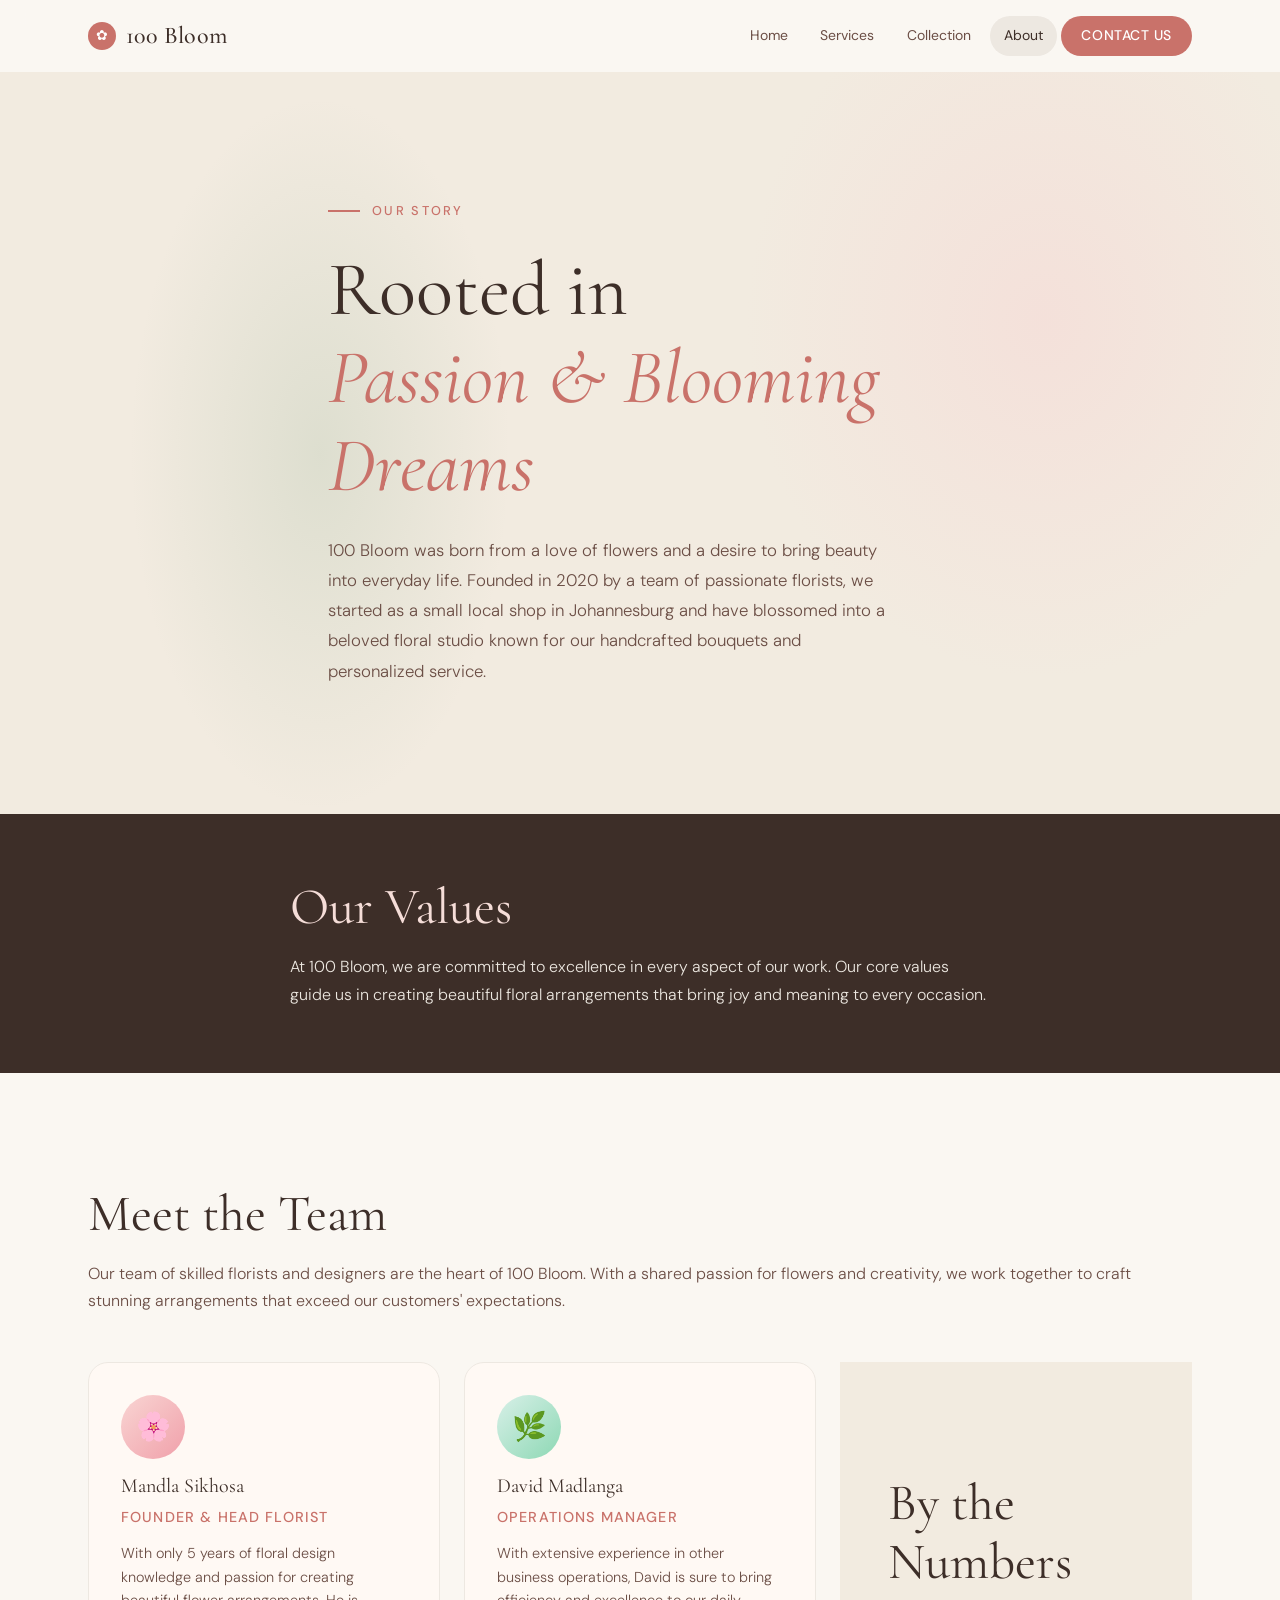
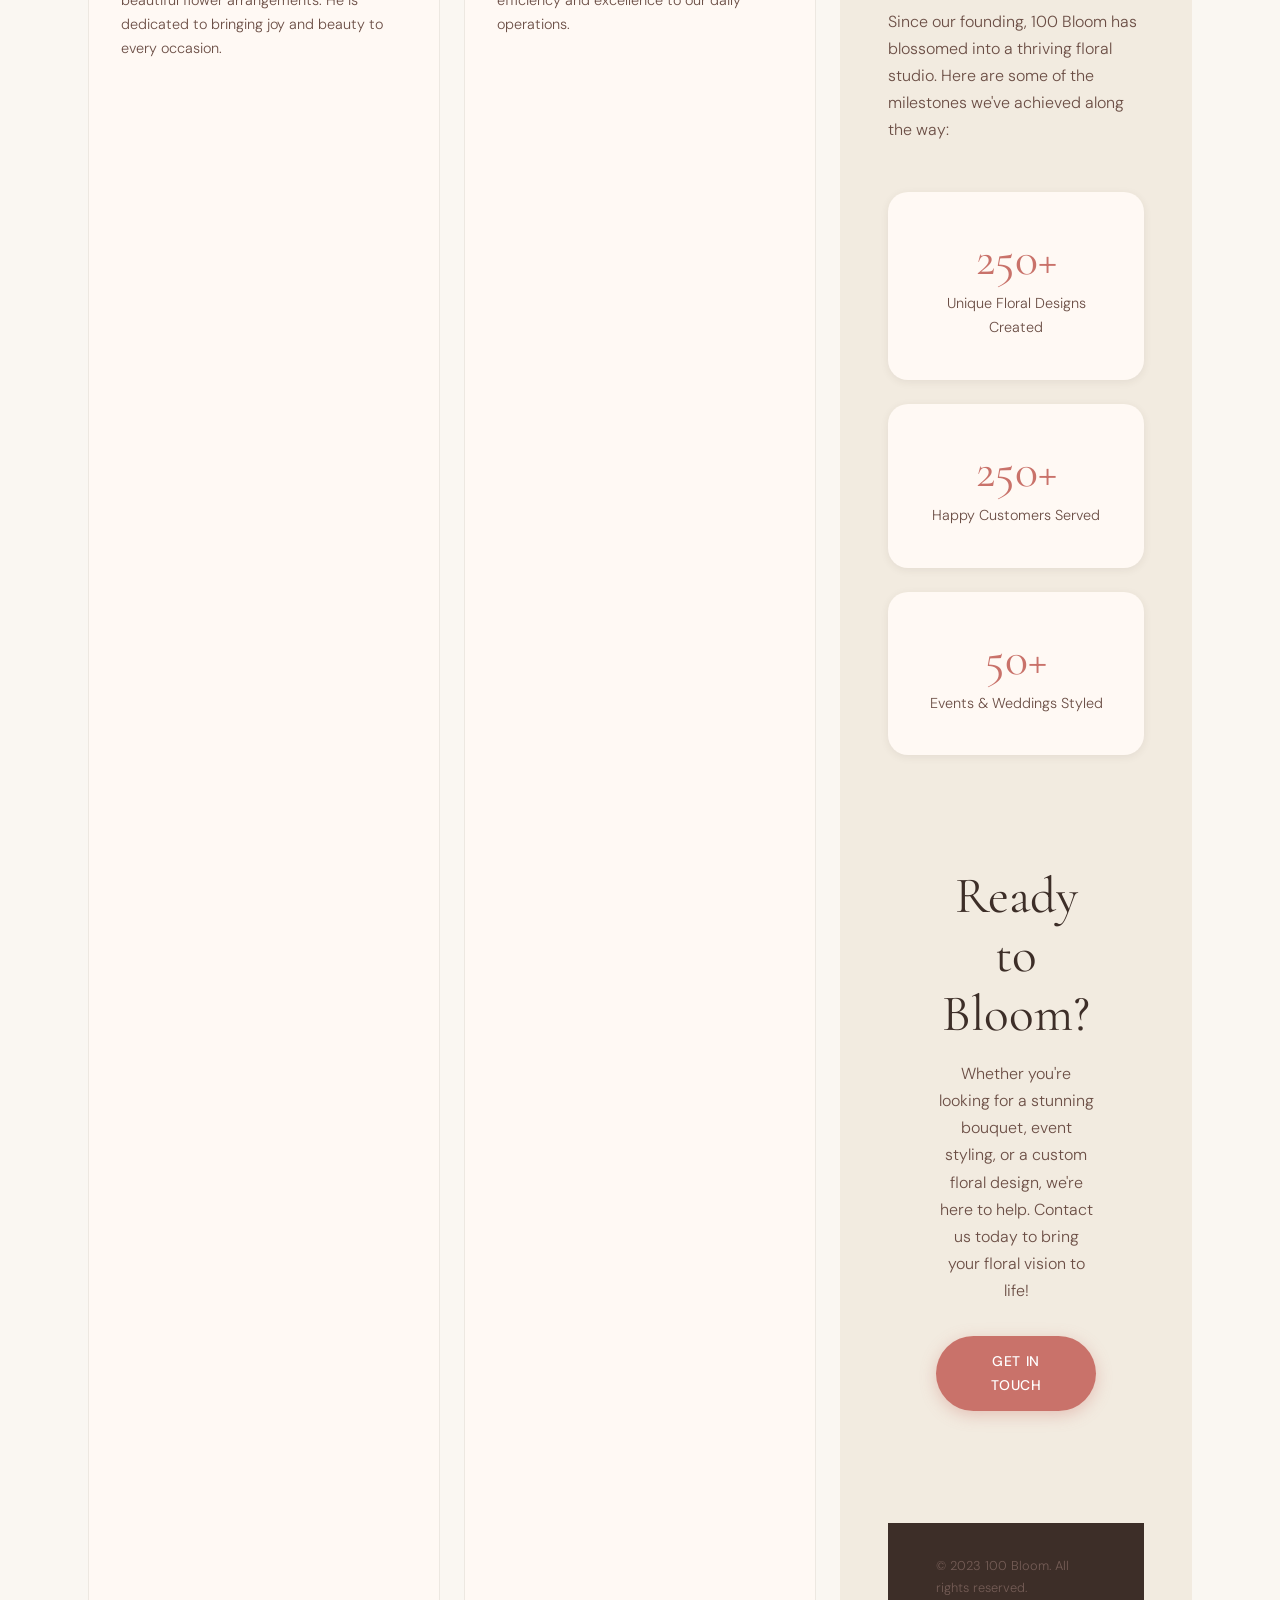
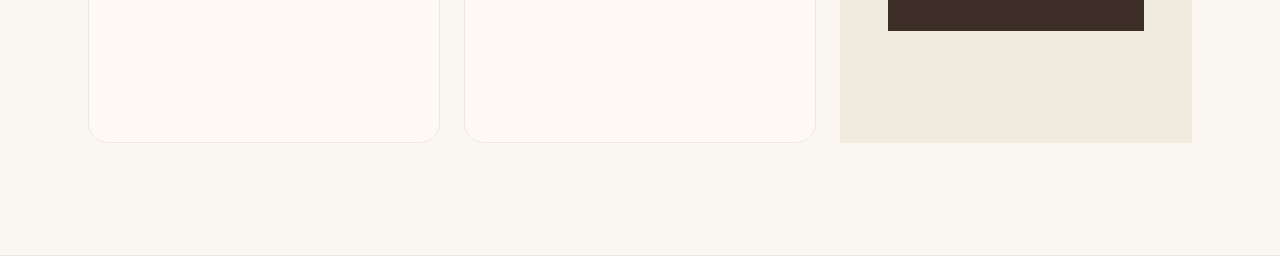
==== about.html @ 98cb4273 "Added context to the project by adding a few html file and a css file to style the code and have pro" ====
<!DOCTYPE html>
<html lang="en">
<head>
    <meta charset="UTF-8">
    <meta name="viewport" content="width=device-width, initial-scale=1.0">
    <title>About Us</title>
    <link rel="stylesheet" href="style.css" />
    <link rel="preconnect" href="https://fonts.googleapis.com" />
<link href="https://fonts.googleapis.com/css2?family=Cormorant+Garamond:ital,wght@0,300;0,400;0,500;0,600;1,300;1,400&family=DM+Sans:wght@300;400;500&display=swap" rel="stylesheet" />
</head>
<body>

<header class="site-header" id="site-header">
    <nav class="nav-container">
      <a href="index.html" class="logo">
        <span class="logo-icon"></span>
        <span>100 Bloom</span>
      </a>
      <button class="content" id="content" aria-label="Open menu">
        <span></span><span></span><span></span>
      </button>
      <ul class="nav-links" id="nav-links">
        <li><a href="index.html">Home</a></li>
        <li><a href="services.html">Services</a></li>
        <li><a href="collection.html">Collection</a></li>
        <li><a href="about.html" class="active">About</a></li>
        <li><a href="contact.html" class="btn-nav">Contact Us</a></li>
      </ul>
    </nav>

    <!-- This is the about us section -->
<section class="about">
    <div class="about-bg">
      <div class="about about-1"></div>
      <div class="about about-2"></div>
    </div>
    <div class="about-content">
      <p class="about-eyebrow">Our Story</p>
      <h1 class="about-title">Rooted in<br /><em>Passion & Blooming Dreams</em></h1>
      <p class="about-sub">100 Bloom was born from a love of flowers and a desire to bring beauty into everyday life. Founded in 2020 by a team of passionate florists, we started as a small local shop in Johannesburg and have blossomed into a beloved floral studio known for our handcrafted bouquets and personalized service.</p>
    </div>    
</section>

<!-- This is the section for explaining the values of the company -->
<section class="values">
    <div class="values-container">
        <h2>Our Values</h2>
        <p>At 100 Bloom, we are committed to excellence in every aspect of our work. Our core values guide us in creating beautiful floral arrangements that bring joy and meaning to every occasion.</p>
    </div>
</section>

<!-- This is the section for the team members -->
<section class="team">
    <div class="team-container">
        <h2>Meet the Team</h2>
        <p>Our team of skilled florists and designers are the heart of 100 Bloom. With a shared passion for flowers and creativity, we work together to craft stunning arrangements that exceed our customers' expectations.</p>
    </div>
    <div class="team-grid">
      <div class="team-card">
        <div class="team-avatar" style="background:linear-gradient(135deg,#f9d5d3,#f0a0aa)">🌸</div>
        <h3>Mandla Sikhosa</h3>
        <p class="team-role">Founder & Head Florist</p>
        <p>With only 5 years of floral design knowledge and passion for creating beautiful flower arrangements. He is dedicated to bringing joy and beauty to every occasion.</p>
      </div>
      <div class="team-card">
        <div class="team-avatar" style="background:linear-gradient(135deg,#d8f0e8,#8dd8b4)">🌿</div>
        <h3>David Madlanga</h3>
        <p class="team-role">Operations Manager</p>
        <p>With extensive experience in other business operations, David is sure to bring efficiency and excellence to our daily operations.</p>
      </div>

 <!-- This sections explains the statistics of the company -->
<section class="stats">
    <div class="stats-container">
        <h2>By the Numbers</h2>
        <p>Since our founding, 100 Bloom has blossomed into a thriving floral studio. Here are some of the milestones we've achieved along the way:</p>
    </div>
    <div class="stats-grid">
      <div class="stat-card">
        <h3>250+</h3>
        <p>Unique Floral Designs Created</p>
      </div>
      <div class="stat-card">
        <h3>250+</h3>
        <p>Happy Customers Served</p>
      </div>
      <div class="stat-card">
        <h3>50+</h3>
        <p>Events & Weddings Styled</p>
      </div>
    </div>

 <!-- This is cta section to encourage users to contact the company -->
<section class="cta">
    <div class="cta-container">
        <h2>Ready to Bloom?</h2>
        <p>Whether you're looking for a stunning bouquet, event styling, or a custom floral design, we're here to help. Contact us today to bring your floral vision to life!</p>
        <a href="contact.html" class="btn-primary">Get in Touch</a>


    </div>
</section>

<!-- This is the footer -->
<footer class="footer">
    <div class="footer-container">
        <p>&copy; 2023 100 Bloom. All rights reserved.</p>
    </div>
</footer>
</body>
</html>
---- style.css ----
/* 
   100 BLOOM — GLOBAL STYLESHEET
   Fonts: Cormorant Garamond (display) + DM Sans (body)
 */

/* ============================================================
   100 BLOOM — style.css
   Aesthetic: Refined luxury editorial · botanical warmth
   Fonts: Cormorant Garamond (display) + DM Sans (body)
   ============================================================ */

/* ── 1. Design Tokens ─────────────────────────────────────── */
:root {
  /* Palette */
  --cream:       #faf7f2;
  --warm-white:  #fff9f4;
  --parchment:   #f2ebe0;
  --blush:       #f5ddd8;
  --rose:        #c9726a;
  --rose-deep:   #a85a52;
  --sage:        #8aab8c;
  --sage-light:  #d4e8d5;
  --bark:        #3d2e28;
  --bark-mid:    #6b4e45;
  --bark-soft:   #9a7b74;
  --ink:         #1e1612;
  --mist:        #ede8e1;

  /* Typography */
  --font-display: 'Cormorant Garamond', Georgia, serif;
  --font-body:    'DM Sans', sans-serif;

  /* Spacing scale */
  --space-xs:  0.5rem;
  --space-sm:  1rem;
  --space-md:  2rem;
  --space-lg:  4rem;
  --space-xl:  7rem;
  --space-2xl: 10rem;

  /* Radii */
  --radius-sm: 4px;
  --radius-md: 10px;
  --radius-lg: 20px;
  --radius-pill: 999px;

  /* Shadows */
  --shadow-sm: 0 2px 8px rgba(61,46,40,.08);
  --shadow-md: 0 6px 24px rgba(61,46,40,.12);
  --shadow-lg: 0 16px 48px rgba(61,46,40,.16);

  /* Transitions */
  --ease: cubic-bezier(.4,0,.2,1);
  --ease-spring: cubic-bezier(.34,1.56,.64,1);

  /* Layout */
  --max-w: 1200px;
  --nav-h: 72px;
}

/* ── 2. Reset & Base ──────────────────────────────────────── */
*, *::before, *::after { box-sizing: border-box; margin: 0; padding: 0; }

html {
  scroll-behavior: smooth;
  font-size: 16px;
  -webkit-text-size-adjust: 100%;
}

body {
  font-family: var(--font-body);
  background-color: var(--cream);
  color: var(--ink);
  line-height: 1.7;
  font-weight: 300;
  overflow-x: hidden;
}

img { max-width: 100%; display: block; }

a { color: inherit; text-decoration: none; }

ul { list-style: none; }

button { cursor: pointer; border: none; background: none; font-family: inherit; }

input, select, textarea {
  font-family: var(--font-body);
  font-size: 1rem;
}

/* ── 3. Typography ────────────────────────────────────────── */
h1, h2, h3, h4 {
  font-family: var(--font-display);
  font-weight: 400;
  line-height: 1.15;
  color: var(--bark);
}

h1 { font-size: clamp(2.8rem, 6vw, 5rem); }
h2 { font-size: clamp(2rem, 4vw, 3.4rem); }
h3 { font-size: clamp(1.25rem, 2.5vw, 1.8rem); }

em {
  font-style: italic;
  color: var(--rose);
}

p { color: var(--bark-mid); }

/* ── 4. Utility ───────────────────────────────────────────── */
.container {
  max-width: var(--max-w);
  margin-inline: auto;
  padding-inline: clamp(1.25rem, 5vw, 3rem);
}

/* ── 5. Buttons ───────────────────────────────────────────── */
.btn-primary,
.btn-ghost,
.btn-nav {
  display: inline-flex;
  align-items: center;
  gap: .5rem;
  padding: .85rem 2rem;
  border-radius: var(--radius-pill);
  font-family: var(--font-body);
  font-size: .875rem;
  font-weight: 500;
  letter-spacing: .04em;
  text-transform: uppercase;
  transition: transform .2s var(--ease), box-shadow .2s var(--ease), background .2s var(--ease);
}

.btn-primary {
  background: var(--rose);
  color: #fff;
  box-shadow: 0 4px 16px rgba(201,114,106,.35);
}

.btn-primary:hover {
  background: var(--rose-deep);
  transform: translateY(-2px);
  box-shadow: 0 8px 24px rgba(201,114,106,.45);
}

.btn-ghost {
  background: transparent;
  color: var(--bark);
  border: 1.5px solid var(--bark-soft);
}

.btn-ghost:hover {
  background: var(--bark);
  color: var(--cream);
  border-color: var(--bark);
  transform: translateY(-2px);
}

.btn-full { width: 100%; justify-content: center; }

/* ── 6. Navigation ────────────────────────────────────────── */
.site-header {
  position: sticky;
  top: 0;
  z-index: 100;
  background: rgba(250,247,242,.92);
  backdrop-filter: blur(12px);
  -webkit-backdrop-filter: blur(12px);
  border-bottom: 1px solid var(--mist);
  transition: box-shadow .3s var(--ease);
}

.site-header.scrolled {
  box-shadow: var(--shadow-sm);
}

.nav-container {
  max-width: var(--max-w);
  margin-inline: auto;
  padding-inline: clamp(1.25rem, 5vw, 3rem);
  height: var(--nav-h);
  display: flex;
  align-items: center;
  justify-content: space-between;
  gap: 2rem;
}

/* Logo */
.logo {
  display: flex;
  align-items: center;
  gap: .6rem;
  font-family: var(--font-display);
  font-size: 1.5rem;
  font-weight: 500;
  color: var(--bark);
  letter-spacing: .02em;
  white-space: nowrap;
  flex-shrink: 0;
}

.logo-icon {
  width: 28px;
  height: 28px;
  background: var(--rose);
  border-radius: 50%;
  display: inline-block;
  position: relative;
  flex-shrink: 0;
}

.logo-icon::after {
  content: '✿';
  position: absolute;
  inset: 0;
  display: flex;
  align-items: center;
  justify-content: center;
  font-size: .9rem;
  color: #fff;
  line-height: 28px;
  text-align: center;
}

/* Nav links */
.nav-links {
  display: flex;
  align-items: center;
  gap: .25rem;
  flex-wrap: nowrap;
}

.nav-links li a {
  display: block;
  padding: .5rem .9rem;
  font-size: .875rem;
  font-weight: 400;
  color: var(--bark-mid);
  border-radius: var(--radius-pill);
  transition: color .2s, background .2s;
  white-space: nowrap;
}

.nav-links li a:hover,
.nav-links li a.active {
  color: var(--bark);
  background: var(--mist);
}

.nav-links li a.btn-nav {
  background: var(--rose);
  color: #fff;
  padding: .5rem 1.25rem;
  font-weight: 500;
}

.nav-links li a.btn-nav:hover,
.nav-links li a.btn-nav.active {
  background: var(--rose-deep);
  color: #fff;
}

/* Hamburger */
button.content {
  display: none;
  flex-direction: column;
  justify-content: center;
  align-items: center;
  gap: 5px;
  width: 40px;
  height: 40px;
  border-radius: var(--radius-sm);
  transition: background .2s;
  flex-shrink: 0;
}

button.content:hover { background: var(--mist); }

button.content span {
  display: block;
  width: 22px;
  height: 2px;
  background: var(--bark);
  border-radius: 2px;
  transition: transform .3s var(--ease), opacity .3s;
}

button.content.open span:nth-child(1) { transform: translateY(7px) rotate(45deg); }
button.content.open span:nth-child(2) { opacity: 0; }
button.content.open span:nth-child(3) { transform: translateY(-7px) rotate(-45deg); }

/* ── 7. Hero / Blog Section ───────────────────────────────── */
.blog {
  position: relative;
  min-height: 92vh;
  display: flex;
  align-items: center;
  overflow: hidden;
  background: var(--parchment);
}

.blog-bg {
  position: absolute;
  inset: 0;
  pointer-events: none;
}

.blog-bg .blog-1 {
  position: absolute;
  width: 55vw;
  height: 55vw;
  max-width: 700px;
  max-height: 700px;
  background: radial-gradient(ellipse, rgba(245,221,216,.7) 0%, transparent 70%);
  top: -10%;
  right: -10%;
  border-radius: 50%;
}

.blog-bg .blog-2 {
  position: absolute;
  width: 40vw;
  height: 40vw;
  max-width: 500px;
  max-height: 500px;
  background: radial-gradient(ellipse, rgba(138,171,140,.25) 0%, transparent 70%);
  bottom: -5%;
  left: 5%;
  border-radius: 50%;
}

.blog-bg .blog-3 {
  position: absolute;
  width: 25vw;
  height: 25vw;
  max-width: 320px;
  max-height: 320px;
  background: radial-gradient(ellipse, rgba(201,114,106,.12) 0%, transparent 70%);
  top: 30%;
  left: 50%;
  border-radius: 50%;
}

.blog-content {
  position: relative;
  max-width: var(--max-w);
  margin-inline: auto;
  padding: clamp(5rem, 10vw, 8rem) clamp(1.25rem, 5vw, 3rem);
  display: flex;
  flex-direction: column;
  gap: 1.5rem;
  max-width: 700px;
  animation: fadeUp .9s var(--ease) both;
}

.blog-eyebrow,
.contact-eyebrow,
.about-eyebrow {
  font-family: var(--font-body);
  font-size: .8rem;
  font-weight: 500;
  letter-spacing: .18em;
  text-transform: uppercase;
  color: var(--rose);
  display: flex;
  align-items: center;
  gap: .75rem;
}

.blog-eyebrow::before,
.contact-eyebrow::before,
.about-eyebrow::before {
  content: '';
  display: inline-block;
  width: 32px;
  height: 1.5px;
  background: var(--rose);
}

.blog-title {
  font-size: clamp(3rem, 7vw, 5.5rem);
  line-height: 1.08;
  color: var(--bark);
}

.blog-sub {
  font-size: clamp(1rem, 2vw, 1.15rem);
  color: var(--bark-mid);
  max-width: 520px;
  line-height: 1.75;
}

.blog-cta {
  display: flex;
  flex-wrap: wrap;
  gap: 1rem;
  margin-top: .5rem;
}

/* ── 8. Strip Divider ─────────────────────────────────────── */
.strip {
  height: 3px;
  background: linear-gradient(90deg, transparent, var(--blush) 30%, var(--sage-light) 70%, transparent);
  margin-inline: auto;
  max-width: var(--max-w);
}

/* ── 9. Services (home preview) ───────────────────────────── */
.services {
  padding: var(--space-xl) clamp(1.25rem, 5vw, 3rem);
  max-width: var(--max-w);
  margin-inline: auto;
  text-align: center;
}

.services-label,
.collection-label,
.testimonials-label,
.section-label,
.services-label {
  font-family: var(--font-body);
  font-size: .75rem;
  font-weight: 500;
  letter-spacing: .2em;
  text-transform: uppercase;
  color: var(--bark-soft);
  margin-bottom: .75rem;
}

.services-title,
.collection-title,
.section-title {
  font-size: clamp(2rem, 4vw, 3.2rem);
  margin-bottom: 3rem;
}

.services-grid {
  display: grid;
  grid-template-columns: repeat(auto-fit, minmax(240px, 1fr));
  gap: 1.5rem;
  margin-bottom: 3rem;
}

.service-card {
  background: var(--warm-white);
  border: 1px solid var(--mist);
  border-radius: var(--radius-lg);
  padding: 2.25rem 2rem;
  text-align: left;
  transition: transform .25s var(--ease), box-shadow .25s var(--ease);
  display: flex;
  flex-direction: column;
  gap: .75rem;
}

.service-card:hover {
  transform: translateY(-6px);
  box-shadow: var(--shadow-md);
}

.service-icon {
  font-size: 2.25rem;
  line-height: 1;
}

.service-card h3 {
  font-size: 1.3rem;
  color: var(--bark);
}

.service-card p { font-size: .9rem; line-height: 1.7; }

.service-card a {
  font-size: .8rem;
  font-weight: 500;
  letter-spacing: .05em;
  color: var(--rose);
  text-transform: uppercase;
  margin-top: auto;
  display: inline-flex;
  align-items: center;
  gap: .3rem;
  transition: gap .2s;
}

.service-card a:hover { gap: .6rem; }

.section-cta { margin-top: 1rem; }

/* ── 10. Collection Preview ───────────────────────────────── */
.collection-preview {
  padding: var(--space-xl) clamp(1.25rem, 5vw, 3rem);
  max-width: var(--max-w);
  margin-inline: auto;
  text-align: center;
}

.gallery-mosaic {
  display: grid;
  grid-template-columns: repeat(4, 1fr);
  grid-template-rows: 280px;
  gap: 1rem;
  margin-bottom: 2rem;
}

.mosaic-item {
  border-radius: var(--radius-lg);
  position: relative;
  overflow: hidden;
  display: flex;
  align-items: center;
  justify-content: center;
  cursor: pointer;
  transition: transform .3s var(--ease), box-shadow .3s var(--ease);
}

.mosaic-item:hover {
  transform: scale(1.02);
  box-shadow: var(--shadow-lg);
}

.mosaic-wide { grid-column: span 2; }

.mosaic-inner {
  font-size: 4rem;
  filter: drop-shadow(0 4px 8px rgba(0,0,0,.1));
  transition: transform .3s var(--ease-spring);
}

.mosaic-item:hover .mosaic-inner { transform: scale(1.2) rotate(-3deg); }

.mosaic-label {
  position: absolute;
  bottom: 1rem;
  left: 1rem;
  font-family: var(--font-body);
  font-size: .75rem;
  font-weight: 500;
  letter-spacing: .1em;
  text-transform: uppercase;
  color: var(--bark);
  background: rgba(255,255,255,.8);
  backdrop-filter: blur(6px);
  padding: .3rem .75rem;
  border-radius: var(--radius-pill);
}

.collection-cta a {
  font-family: var(--font-body);
  font-size: .875rem;
  font-weight: 500;
  letter-spacing: .08em;
  color: var(--rose);
  text-transform: uppercase;
  display: inline-flex;
  align-items: center;
  gap: .4rem;
  transition: gap .2s;
}

.collection-cta a:hover { gap: .8rem; }

/* ── 11. Testimonials ─────────────────────────────────────── */
.testimonials {
  padding: var(--space-xl) clamp(1.25rem, 5vw, 3rem);
  max-width: var(--max-w);
  margin-inline: auto;
  text-align: center;
}

.testimonials-grid {
  display: grid;
  grid-template-columns: repeat(auto-fit, minmax(280px, 1fr));
  gap: 1.5rem;
  margin-top: 3rem;
}

.testimonial {
  background: var(--warm-white);
  border: 1px solid var(--mist);
  border-radius: var(--radius-lg);
  padding: 2rem;
  text-align: left;
  position: relative;
  transition: transform .25s var(--ease), box-shadow .25s var(--ease);
}

.testimonial::before {
  content: '\201C';
  position: absolute;
  top: .5rem;
  left: 1.5rem;
  font-family: var(--font-display);
  font-size: 5rem;
  line-height: 1;
  color: var(--blush);
}

.testimonial:hover {
  transform: translateY(-4px);
  box-shadow: var(--shadow-md);
}

.testimonial--featured {
  background: var(--bark);
  border-color: var(--bark);
}

.testimonial--featured::before { color: var(--bark-mid); }

.testimonial--featured p { color: var(--mist); }

.testimonial--featured footer { color: var(--blush); }

.testimonial p {
  font-size: .95rem;
  line-height: 1.75;
  position: relative;
  z-index: 1;
  margin-bottom: 1.5rem;
}

.testimonial footer {
  font-family: var(--font-body);
  font-size: .8rem;
  color: var(--bark-soft);
}

.testimonial footer strong {
  font-weight: 500;
  color: var(--bark);
}

.testimonial--featured footer strong { color: var(--warm-white); }

/* ── 12. About Us (home) ──────────────────────────────────── */
.about-us {
  padding: var(--space-xl) clamp(1.25rem, 5vw, 3rem);
  max-width: var(--max-w);
  margin-inline: auto;
}

.about-content {
  max-width: 560px;
}

.about-text {
  font-size: 1.1rem;
  line-height: 1.8;
  margin-bottom: 2rem;
}

/* ── 13. CTA Banner ───────────────────────────────────────── */
.cta-banner {
  background: var(--parchment);
  padding: var(--space-xl) clamp(1.25rem, 5vw, 3rem);
  text-align: center;
  position: relative;
  overflow: hidden;
}

.cta-banner::before {
  content: '';
  position: absolute;
  width: 500px;
  height: 500px;
  background: radial-gradient(ellipse, rgba(201,114,106,.12) 0%, transparent 70%);
  top: 50%;
  left: 50%;
  transform: translate(-50%, -50%);
  pointer-events: none;
}

.cta-banner-content,
.cta-banner-inner {
  position: relative;
  max-width: 600px;
  margin-inline: auto;
}

.cta-banner h2 {
  font-size: clamp(2rem, 4vw, 3rem);
  margin-bottom: 1rem;
}

.cta-banner p {
  font-size: 1rem;
  margin-bottom: 2rem;
}

/* ── 14. About Page ───────────────────────────────────────── */
.about {
  position: relative;
  min-height: 80vh;
  display: flex;
  align-items: center;
  overflow: hidden;
  background: var(--parchment);
}

.about-bg { position: absolute; inset: 0; pointer-events: none; }

.about-bg .about-1 {
  position: absolute;
  width: 50vw;
  height: 50vw;
  max-width: 600px;
  max-height: 600px;
  background: radial-gradient(ellipse, rgba(245,221,216,.75) 0%, transparent 70%);
  top: -15%;
  right: -5%;
  border-radius: 50%;
}

.about-bg .about-2 {
  position: absolute;
  width: 30vw;
  height: 30vw;
  background: radial-gradient(ellipse, rgba(138,171,140,.2) 0%, transparent 70%);
  bottom: 0;
  left: 10%;
  border-radius: 50%;
}

.about-content {
  position: relative;
  max-width: var(--max-w);
  margin-inline: auto;
  padding: clamp(5rem, 10vw, 8rem) clamp(1.25rem, 5vw, 3rem);
  max-width: 720px;
  display: flex;
  flex-direction: column;
  gap: 1.5rem;
  animation: fadeUp .9s var(--ease) both;
}

.about-title {
  font-size: clamp(2.8rem, 6vw, 4.8rem);
}

.about-sub {
  font-size: 1.05rem;
  line-height: 1.8;
  max-width: 560px;
}

/* Values */
.values {
  background: var(--bark);
  color: var(--cream);
  padding: var(--space-lg) clamp(1.25rem, 5vw, 3rem);
}

.values-container {
  max-width: var(--max-w);
  margin-inline: auto;
  max-width: 700px;
}

.values h2 {
  color: var(--blush);
  margin-bottom: 1rem;
}

.values p { color: var(--mist); font-size: 1rem; line-height: 1.75; }

/* Team */
.team {
  padding: var(--space-xl) clamp(1.25rem, 5vw, 3rem);
  max-width: var(--max-w);
  margin-inline: auto;
}

.team-container {
  margin-bottom: 3rem;
}

.team-container h2 { margin-bottom: 1rem; }

.team-grid {
  display: grid;
  grid-template-columns: repeat(auto-fit, minmax(260px, 1fr));
  gap: 1.5rem;
}

.team-card {
  background: var(--warm-white);
  border: 1px solid var(--mist);
  border-radius: var(--radius-lg);
  padding: 2rem;
  transition: transform .25s var(--ease), box-shadow .25s var(--ease);
  display: flex;
  flex-direction: column;
  gap: .5rem;
}

.team-card:hover {
  transform: translateY(-4px);
  box-shadow: var(--shadow-md);
}

.team-avatar {
  width: 64px;
  height: 64px;
  border-radius: 50%;
  display: flex;
  align-items: center;
  justify-content: center;
  font-size: 1.75rem;
  margin-bottom: .5rem;
}

.team-card h3 { font-size: 1.25rem; }

.team-role {
  font-size: .8rem;
  font-weight: 500;
  letter-spacing: .08em;
  text-transform: uppercase;
  color: var(--rose) !important;
  margin-bottom: .25rem;
}

.team-card p { font-size: .9rem; line-height: 1.65; }

/* Stats */
.stats {
  background: var(--parchment);
  padding: var(--space-xl) clamp(1.25rem, 5vw, 3rem);
}

.stats-container {
  max-width: var(--max-w);
  margin-inline: auto;
  margin-bottom: 3rem;
}

.stats-container h2 { margin-bottom: 1rem; }

.stats-grid {
  max-width: var(--max-w);
  margin-inline: auto;
  display: grid;
  grid-template-columns: repeat(auto-fit, minmax(200px, 1fr));
  gap: 1.5rem;
}

.stat-card {
  background: var(--warm-white);
  border-radius: var(--radius-lg);
  padding: 2.5rem 2rem;
  text-align: center;
  box-shadow: var(--shadow-sm);
}

.stat-card h3 {
  font-size: 3rem;
  color: var(--rose);
  margin-bottom: .25rem;
}

.stat-card p { font-size: .9rem; }

/* About CTA */
.cta {
  padding: var(--space-xl) clamp(1.25rem, 5vw, 3rem);
}

.cta-container {
  max-width: 600px;
  margin-inline: auto;
  text-align: center;
}

.cta-container h2 { margin-bottom: 1rem; }
.cta-container p { margin-bottom: 2rem; font-size: 1rem; }

/* ── 15. Contact Page ─────────────────────────────────────── */
.contact {
  position: relative;
  min-height: 75vh;
  display: flex;
  align-items: center;
  overflow: hidden;
  background: var(--parchment);
}

.contact-bg { position: absolute; inset: 0; pointer-events: none; }

.contact-bg .contact-1 {
  position: absolute;
  width: 50vw;
  height: 50vw;
  max-width: 600px;
  background: radial-gradient(ellipse, rgba(245,221,216,.7) 0%, transparent 70%);
  top: -15%;
  right: -5%;
  border-radius: 50%;
}

.contact-bg .contact-2 {
  position: absolute;
  width: 30vw;
  height: 30vw;
  background: radial-gradient(ellipse, rgba(138,171,140,.2) 0%, transparent 70%);
  bottom: 0;
  left: 10%;
  border-radius: 50%;
}

.contact-content {
  position: relative;
  max-width: var(--max-w);
  margin-inline: auto;
  padding: clamp(5rem, 10vw, 8rem) clamp(1.25rem, 5vw, 3rem);
  max-width: 700px;
  display: flex;
  flex-direction: column;
  gap: 1.5rem;
  animation: fadeUp .9s var(--ease) both;
}

.contact-title {
  font-size: clamp(2.5rem, 5vw, 4.2rem);
}

.contact-sub {
  font-size: 1.05rem;
  line-height: 1.8;
  max-width: 520px;
}

.contact-cta { margin-top: .5rem; }

/* Contact form */
.contact-form-container {
  max-width: 700px;
  margin: 0 auto;
  padding: var(--space-lg) clamp(1.25rem, 5vw, 3rem);
}

.contact-form {
  display: flex;
  flex-direction: column;
  gap: 1.25rem;
}

.form-row {
  display: grid;
  grid-template-columns: 1fr 1fr;
  gap: 1.25rem;
}

.form-group {
  display: flex;
  flex-direction: column;
  gap: .4rem;
}

.form-group label {
  font-size: .8rem;
  font-weight: 500;
  letter-spacing: .06em;
  text-transform: uppercase;
  color: var(--bark);
}

.form-group input,
.form-group select,
.form-group textarea {
  width: 100%;
  padding: .9rem 1.1rem;
  background: var(--warm-white);
  border: 1.5px solid var(--mist);
  border-radius: var(--radius-md);
  color: var(--ink);
  transition: border-color .2s, box-shadow .2s;
  outline: none;
  font-size: .95rem;
}

.form-group input::placeholder,
.form-group textarea::placeholder {
  color: var(--bark-soft);
}

.form-group input:focus,
.form-group select:focus,
.form-group textarea:focus {
  border-color: var(--rose);
  box-shadow: 0 0 0 3px rgba(201,114,106,.12);
}

.form-group select {
  appearance: none;
  background-image: url("data:image/svg+xml,%3Csvg xmlns='http://www.w3.org/2000/svg' width='12' height='8' viewBox='0 0 12 8'%3E%3Cpath d='M1 1l5 5 5-5' stroke='%236b4e45' stroke-width='1.5' fill='none' stroke-linecap='round'/%3E%3C/svg%3E");
  background-repeat: no-repeat;
  background-position: right 1rem center;
  padding-right: 2.5rem;
}

.form-group textarea { resize: vertical; min-height: 140px; }

.form-success {
  background: var(--sage-light);
  border: 1px solid var(--sage);
  border-radius: var(--radius-md);
  padding: 1rem 1.25rem;
  color: #2d5c30;
  font-size: .9rem;
}

/* Delivery Info */
.delivery-info {
  background: var(--parchment);
  padding: var(--space-lg) clamp(1.25rem, 5vw, 3rem);
}

.delivery-info > .delivery-info {
  max-width: 600px;
  margin-inline: auto;
  background: var(--warm-white);
  border: 1px solid var(--mist);
  border-radius: var(--radius-lg);
  padding: 2rem;
}

.delivery-info h3 {
  font-size: 1.4rem;
  margin-bottom: 1rem;
}

.delivery-info ul {
  list-style: disc;
  padding-left: 1.5rem;
  display: flex;
  flex-direction: column;
  gap: .4rem;
  margin: .75rem 0 1rem;
}

.delivery-info ul li {
  font-size: .9rem;
  color: var(--bark-mid);
}

.info-note {
  font-size: .85rem;
  color: var(--bark-soft);
  font-style: italic;
}

/* ── 16. Services Page ────────────────────────────────────── */
.service-detail {
  padding: var(--space-xl) clamp(1.25rem, 5vw, 3rem);
  max-width: var(--max-w);
  margin-inline: auto;
}

.service-detail-container {
  display: grid;
  grid-template-columns: 1fr 1fr;
  gap: 4rem;
  align-items: center;
}

.service-detail--alt .service-detail-container {
  direction: rtl;
}

.service-detail--alt .service-detail-container > * {
  direction: ltr;
}

.service-detail-visual {
  border-radius: var(--radius-lg);
  aspect-ratio: 4/3;
  display: flex;
  flex-direction: column;
  align-items: center;
  justify-content: center;
  position: relative;
  overflow: hidden;
}

.sd-visual--bloom  { background: linear-gradient(135deg, #f9d5d3, #f5ebe0); }
.sd-visual--wedding { background: linear-gradient(135deg, #e8e0f0, #f9d5d3); }
.sd-visual--office  { background: linear-gradient(135deg, #d8f0e8, #e0ecd4); }
.sd-visual--package { background: linear-gradient(135deg, #f0e8d0, #fde8cc); }

.visual-emoji {
  font-size: 5rem;
  filter: drop-shadow(0 8px 16px rgba(0,0,0,.1));
  transition: transform .3s var(--ease-spring);
}

.service-detail-visual:hover .visual-emoji {
  transform: scale(1.15) rotate(-5deg);
}

.visual-tag {
  position: absolute;
  top: 1.25rem;
  right: 1.25rem;
  background: rgba(255,255,255,.85);
  backdrop-filter: blur(8px);
  padding: .35rem 1rem;
  border-radius: var(--radius-pill);
  font-size: .8rem;
  font-weight: 600;
  color: var(--bark);
}

.service-num {
  font-family: var(--font-display);
  font-size: 5rem;
  line-height: 1;
  color: var(--mist);
  font-weight: 300;
  margin-bottom: -.5rem;
}

.service-detail-text {
  display: flex;
  flex-direction: column;
  gap: 1rem;
}

.service-detail-text h2 { font-size: clamp(1.8rem, 3vw, 2.8rem); }

.service-detail-text > p:not(.service-num) {
  font-size: .95rem;
  line-height: 1.8;
}

.service-features {
  display: flex;
  flex-direction: column;
  gap: .5rem;
  padding-left: .25rem;
}

.service-features li {
  font-size: .9rem;
  color: var(--bark-mid);
  display: flex;
  align-items: baseline;
  gap: .5rem;
}

.service-features li:not(:has(✦))::before {
  content: '✦';
  color: var(--rose);
  font-size: .6rem;
  flex-shrink: 0;
}

/* How to order */
.how-to-order {
  padding: var(--space-xl) clamp(1.25rem, 5vw, 3rem);
  max-width: var(--max-w);
  margin-inline: auto;
}

.section { max-width: var(--max-w); margin-inline: auto; }

.steps-grid {
  display: grid;
  grid-template-columns: repeat(auto-fit, minmax(220px, 1fr));
  gap: 1.5rem;
  margin-top: 3rem;
}

.step {
  padding: 2rem;
  background: var(--warm-white);
  border: 1px solid var(--mist);
  border-radius: var(--radius-lg);
  display: flex;
  flex-direction: column;
  gap: .75rem;
  transition: transform .25s var(--ease), box-shadow .25s var(--ease);
}

.step:hover {
  transform: translateY(-4px);
  box-shadow: var(--shadow-md);
}

.step-num {
  font-family: var(--font-display);
  font-size: 3rem;
  color: var(--blush);
  line-height: 1;
  font-weight: 300;
}

.step h3 { font-size: 1.1rem; }
.step p { font-size: .875rem; line-height: 1.65; }

/* FAQ wrapper fix (placed inside footer in services.html, so we still style faq) */
.faq { padding-bottom: 0; }

/* ── 17. Footer ───────────────────────────────────────────── */
.site-footer,
footer.site-footer {
  background: var(--bark);
  color: var(--mist);
  padding: var(--space-lg) clamp(1.25rem, 5vw, 3rem) 2rem;
}

.footer-content {
  max-width: var(--max-w);
  margin-inline: auto;
  display: grid;
  grid-template-columns: 2fr 1fr 1fr 1.5fr;
  gap: 3rem;
  padding-bottom: 3rem;
  border-bottom: 1px solid rgba(255,255,255,.08);
}

.footer-about .logo {
  color: var(--cream);
  margin-bottom: 1rem;
}

.footer-about .logo-icon {
  background: var(--rose);
}

.footer-about p {
  font-size: .875rem;
  color: var(--bark-soft);
  line-height: 1.7;
  margin-bottom: 1.5rem;
}

.socials {
  display: flex;
  gap: .75rem;
}

.socials a {
  width: 36px;
  height: 36px;
  display: flex;
  align-items: center;
  justify-content: center;
  border: 1px solid rgba(255,255,255,.15);
  border-radius: 50%;
  font-size: .7rem;
  font-weight: 600;
  letter-spacing: .05em;
  color: var(--bark-soft);
  transition: background .2s, color .2s, border-color .2s;
}

.socials a:hover {
  background: var(--rose);
  color: #fff;
  border-color: var(--rose);
}

.footer-nav h4,
.footer-contact h4 {
  font-family: var(--font-body);
  font-size: .75rem;
  font-weight: 600;
  letter-spacing: .15em;
  text-transform: uppercase;
  color: var(--blush);
  margin-bottom: 1.25rem;
}

.footer-nav ul {
  display: flex;
  flex-direction: column;
  gap: .6rem;
}

.footer-nav ul li a {
  font-size: .875rem;
  color: var(--bark-soft);
  transition: color .2s;
}

.footer-nav ul li a:hover { color: var(--cream); }

.footer-contact p {
  font-size: .875rem;
  color: var(--bark-soft);
  margin-bottom: .5rem;
}

.footer-contact a { color: var(--bark-soft); transition: color .2s; }
.footer-contact a:hover { color: var(--cream); }

.footer-bottom {
  max-width: var(--max-w);
  margin-inline: auto;
  display: flex;
  justify-content: space-between;
  align-items: center;
  padding-top: 2rem;
  gap: 1rem;
  flex-wrap: wrap;
}

.footer-bottom p {
  font-size: .8rem;
  color: rgba(154,123,116,.6);
}

/* Simple footer (about/contact pages) */
footer.footer {
  background: var(--bark);
  padding: 2rem clamp(1.25rem, 5vw, 3rem);
}

.footer-container {
  max-width: var(--max-w);
  margin-inline: auto;
}

footer.footer p {
  font-size: .8rem;
  color: rgba(154,123,116,.6);
}

/* Services page footer (nested inside section.faq) */
.faq footer.site-footer {
  margin-top: 0;
}

/* Footer-brand (services page footer variant) */
.footer-brand {
  display: flex;
  flex-direction: column;
  gap: 1rem;
}

.footer-brand p {
  font-size: .875rem;
  color: var(--bark-soft);
  line-height: 1.7;
}

/* ── 18. Animations ───────────────────────────────────────── */
@keyframes fadeUp {
  from { opacity: 0; transform: translateY(28px); }
  to   { opacity: 1; transform: translateY(0); }
}

/* ── 19. Scroll-triggered reveals ────────────────────────── */
.reveal {
  opacity: 0;
  transform: translateY(24px);
  transition: opacity .7s var(--ease), transform .7s var(--ease);
}

.reveal.visible {
  opacity: 1;
  transform: translateY(0);
}

/* ── 20. Scrolled header shadow ──────────────────────────── */
/* (JS adds .scrolled class via small inline script or existing scripts) */

/* ── 21. Responsive — Tablet (≤900px) ────────────────────── */
@media (max-width: 900px) {
  .gallery-mosaic {
    grid-template-columns: 1fr 1fr;
    grid-template-rows: auto;
  }

  .mosaic-wide { grid-column: span 2; }

  .footer-content {
    grid-template-columns: 1fr 1fr;
    gap: 2rem;
  }

  .footer-about { grid-column: span 2; }

  .service-detail-container {
    grid-template-columns: 1fr;
    gap: 2.5rem;
  }

  .service-detail--alt .service-detail-container {
    direction: ltr;
  }

  .service-detail-visual { aspect-ratio: 16/7; }
}

/* ── 22. Responsive — Mobile (≤640px) ────────────────────── */
@media (max-width: 640px) {
  :root { --nav-h: 64px; }

  /* Nav collapses */
  button.content {
    display: flex;
    z-index: 10;
  }

  .nav-links {
    position: fixed;
    inset: var(--nav-h) 0 0 0;
    background: var(--cream);
    flex-direction: column;
    align-items: stretch;
    justify-content: flex-start;
    padding: 2rem 1.5rem;
    gap: .25rem;
    transform: translateX(100%);
    transition: transform .35s var(--ease);
    overflow-y: auto;
    border-top: 1px solid var(--mist);
    z-index: 9;
  }

  .nav-links.open { transform: translateX(0); }

  .nav-links li a {
    font-size: 1rem;
    padding: .85rem 1rem;
    border-radius: var(--radius-md);
  }

  .nav-links li a.btn-nav {
    margin-top: 1rem;
    text-align: center;
    padding: .85rem 1rem;
  }

  .blog { min-height: 85vh; }

  .blog-cta { flex-direction: column; }

  .blog-cta .btn-primary,
  .blog-cta .btn-ghost { text-align: center; justify-content: center; }

  .gallery-mosaic {
    grid-template-columns: 1fr 1fr;
    grid-template-rows: auto;
  }

  .mosaic-wide { grid-column: span 2; }

  .form-row { grid-template-columns: 1fr; }

  .footer-content {
    grid-template-columns: 1fr;
    gap: 2rem;
  }

  .footer-about { grid-column: span 1; }

  .footer-bottom {
    flex-direction: column;
    align-items: flex-start;
    gap: .5rem;
  }

  .stats-grid { grid-template-columns: 1fr; }

  .steps-grid { grid-template-columns: 1fr; }

  .testimonials-grid { grid-template-columns: 1fr; }

  .services-grid { grid-template-columns: 1fr; }

  .team-grid { grid-template-columns: 1fr; }

  .service-detail-visual { aspect-ratio: 4/3; }
}

/* ── 23. Reduced motion ───────────────────────────────────── */
@media (prefers-reduced-motion: reduce) {
  *, *::before, *::after {
    animation-duration: .01ms !important;
    transition-duration: .01ms !important;
  }
}
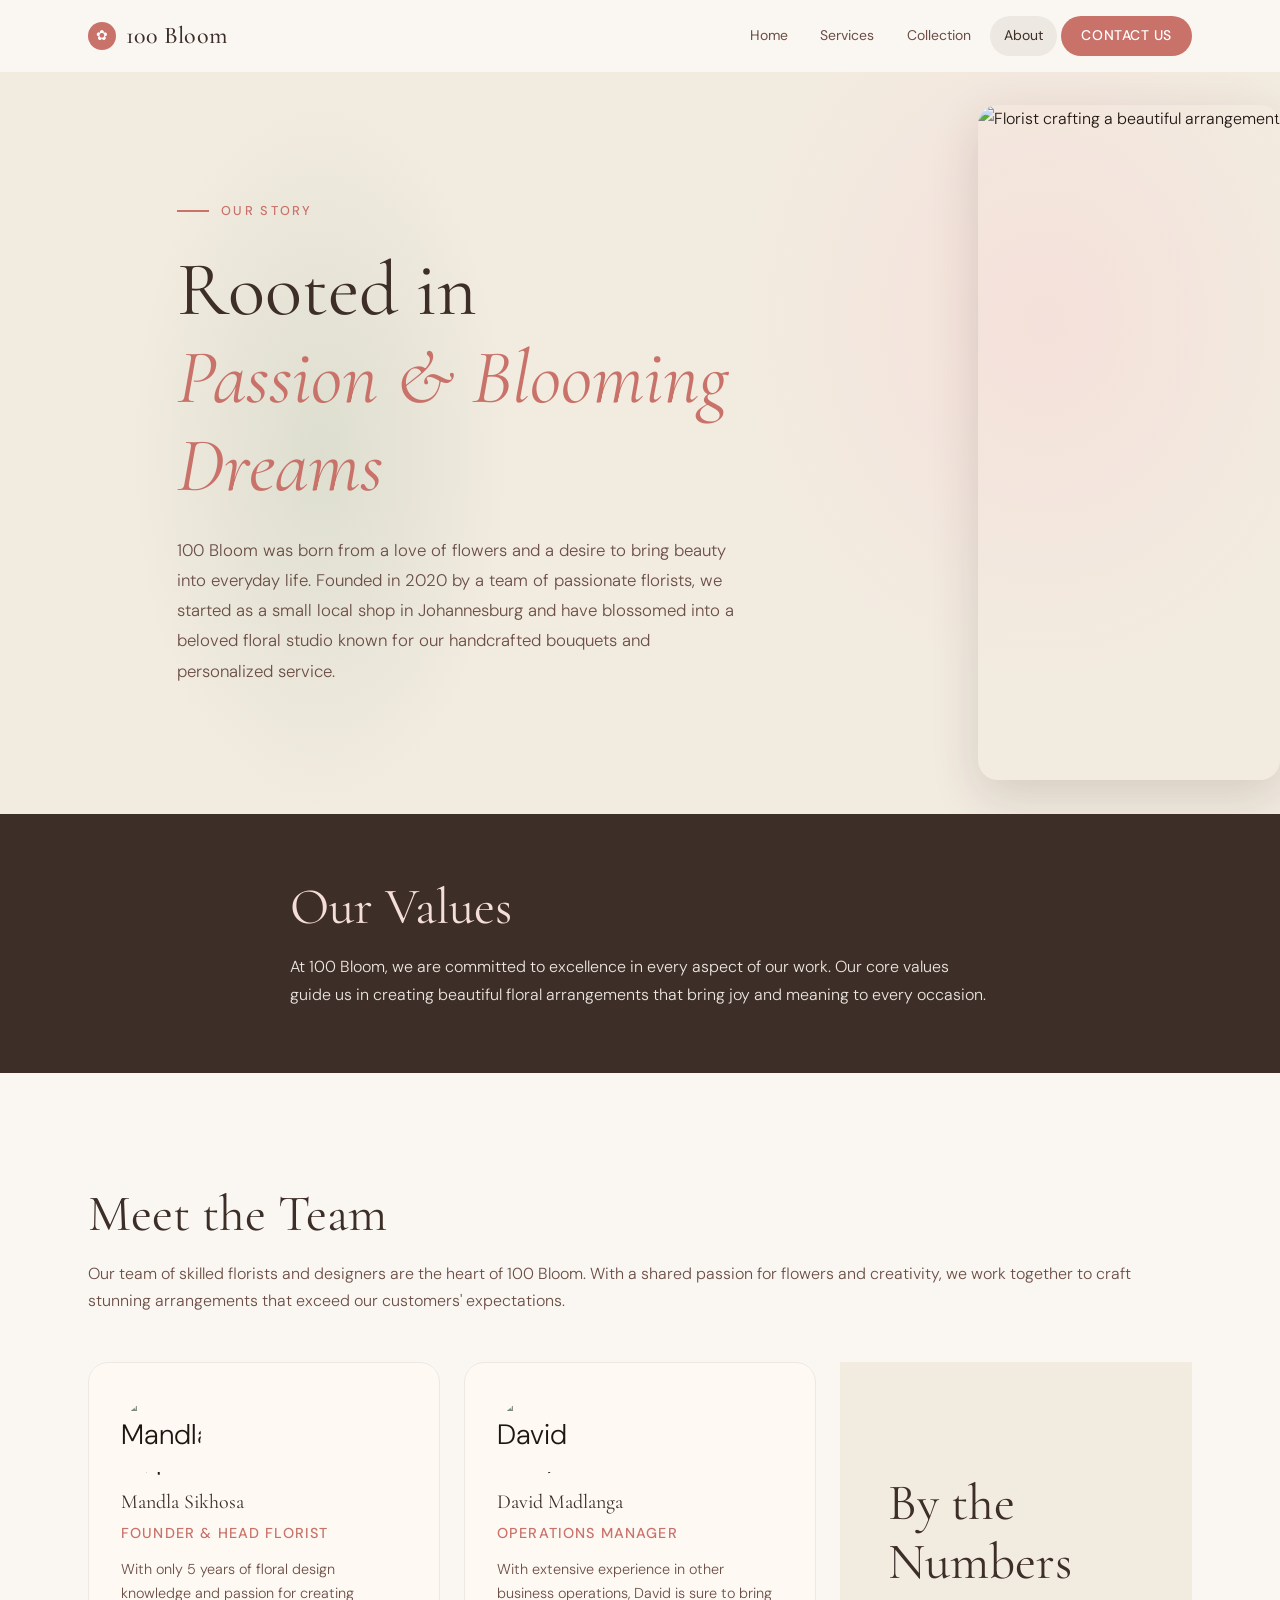
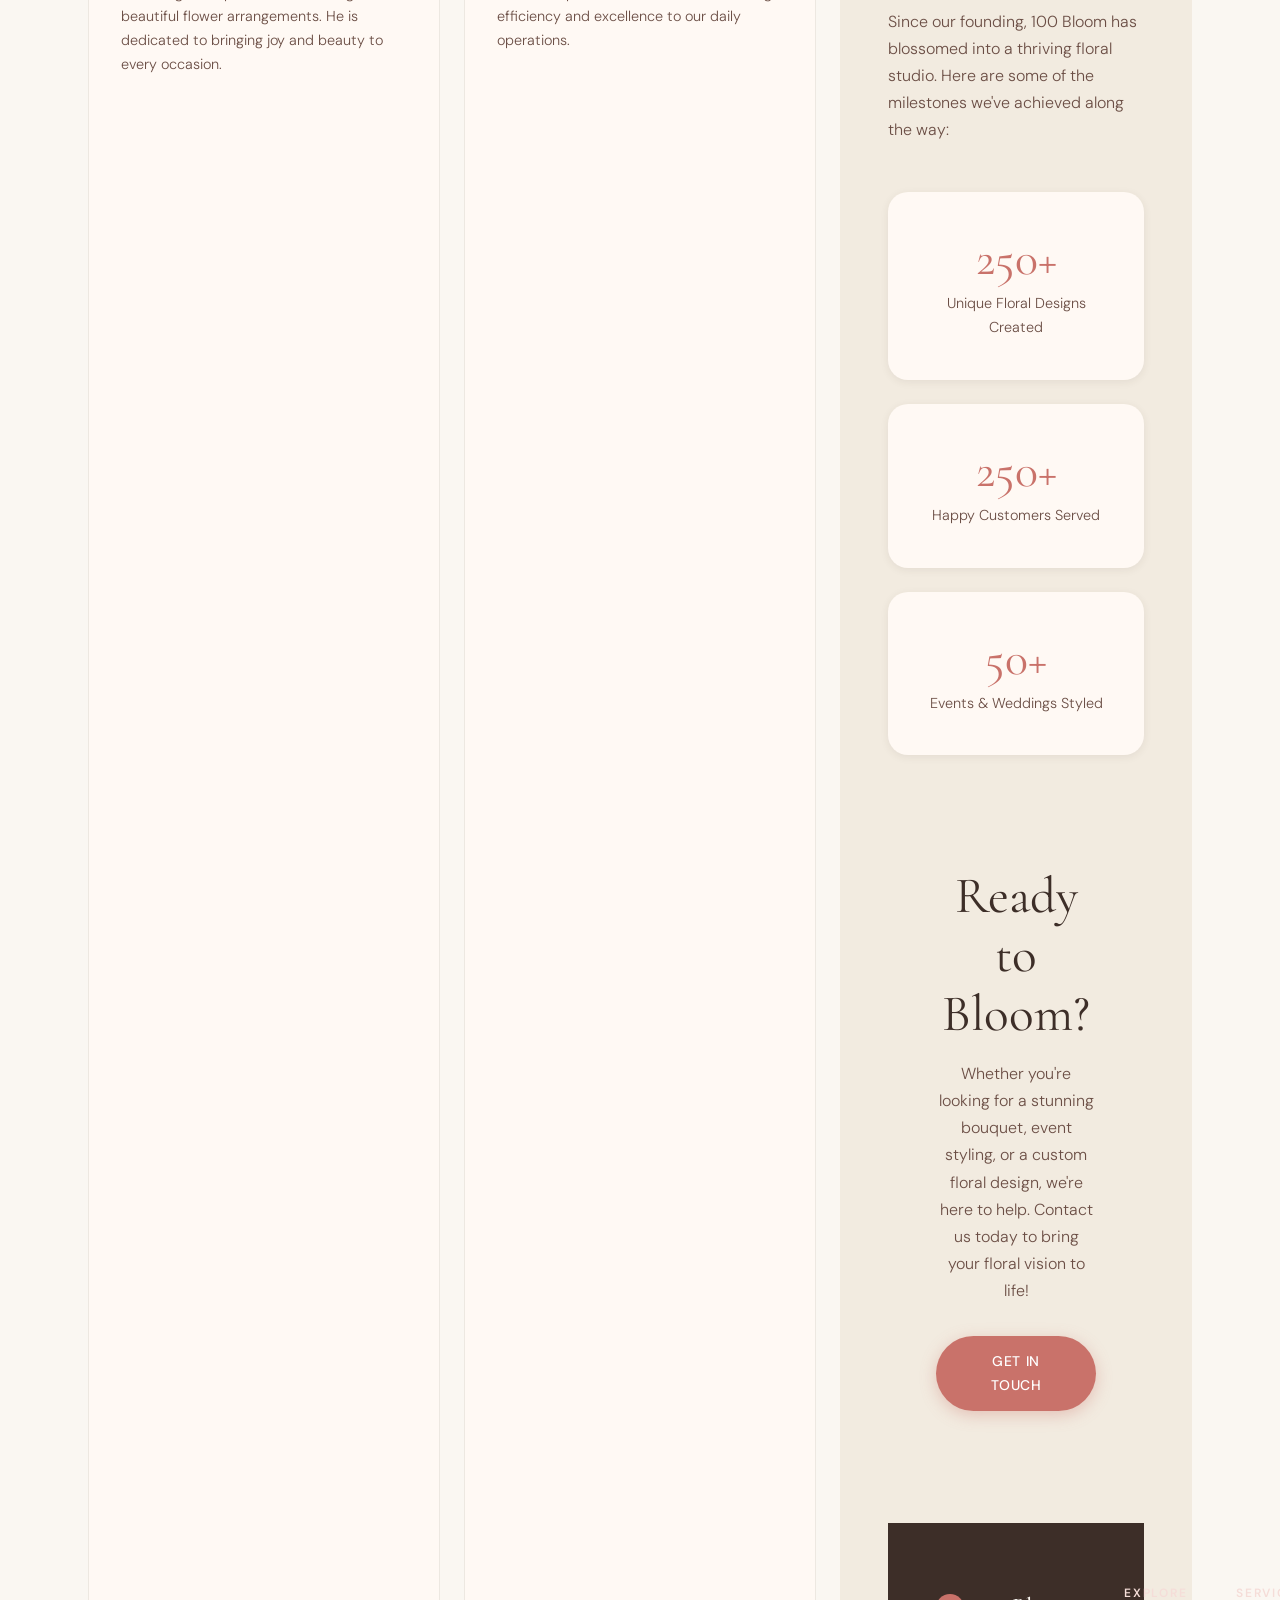
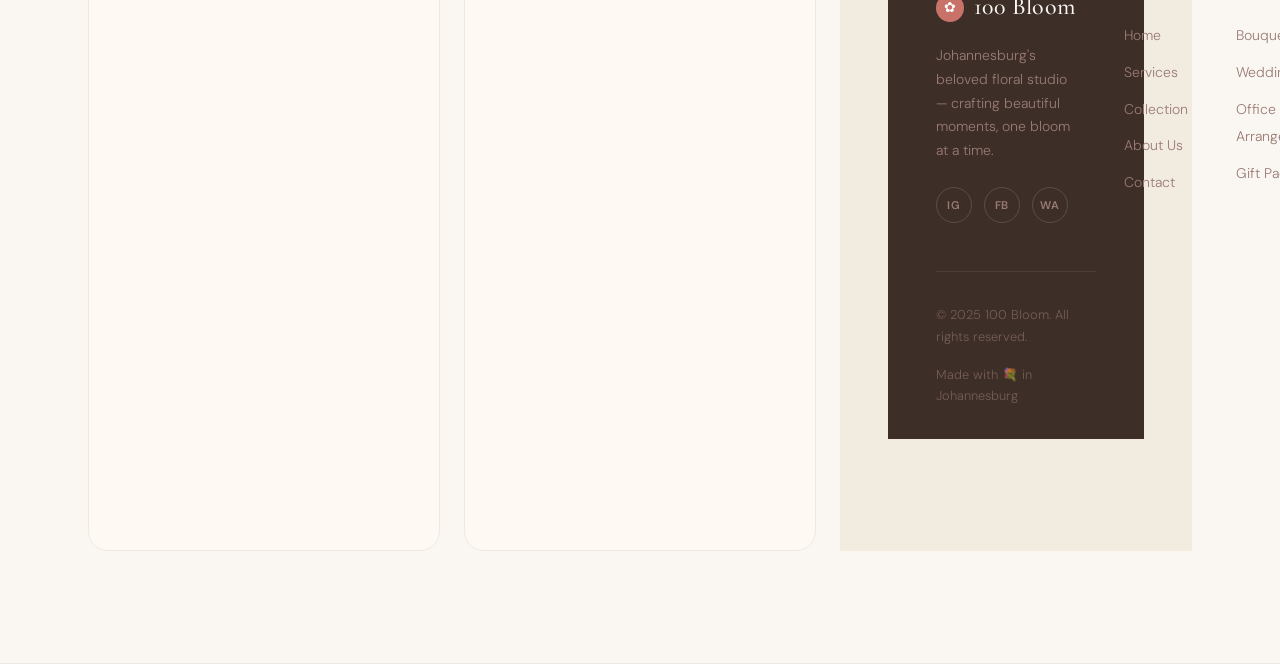
==== commit 5a04b3b3: "Added images and their links and made the website constistant" ====
--- a/about.html
+++ b/about.html
@@ -39,6 +39,9 @@
       <h1 class="about-title">Rooted in<br /><em>Passion & Blooming Dreams</em></h1>
       <p class="about-sub">100 Bloom was born from a love of flowers and a desire to bring beauty into everyday life. Founded in 2020 by a team of passionate florists, we started as a small local shop in Johannesburg and have blossomed into a beloved floral studio known for our handcrafted bouquets and personalized service.</p>
     </div>    
+    <div class="hero-image-panel">
+        <img src="https://images.unsplash.com/photo-1526047932273-341f2a7631f9?w=900&auto=format&fit=crop&q=80" alt="Florist crafting a beautiful arrangement" class="hero-img" />
+      </div>
 </section>
 
 <!-- This is the section for explaining the values of the company -->
@@ -57,13 +60,17 @@
     </div>
     <div class="team-grid">
       <div class="team-card">
-        <div class="team-avatar" style="background:linear-gradient(135deg,#f9d5d3,#f0a0aa)">🌸</div>
+        <div class="team-avatar" style="background:linear-gradient(135deg,#f9d5d3,#f0a0aa)">
+          <img src="https://encrypted-tbn0.gstatic.com/images?q=tbn:ANd9GcQ6J7bLP9KLZlq5ipYNAYX6cNu-KJRl0YaxGA&s" alt="Mandla Sikhosa" />
+        </div>
         <h3>Mandla Sikhosa</h3>
         <p class="team-role">Founder & Head Florist</p>
         <p>With only 5 years of floral design knowledge and passion for creating beautiful flower arrangements. He is dedicated to bringing joy and beauty to every occasion.</p>
       </div>
       <div class="team-card">
-        <div class="team-avatar" style="background:linear-gradient(135deg,#d8f0e8,#8dd8b4)">🌿</div>
+        <div class="team-avatar" style="background:linear-gradient(135deg,#d8f0e8,#8dd8b4)">
+          <img src="https://images.unsplash.com/photo-1507003211169-0a1dd7228f2d?w=200&auto=format&fit=crop&q=80" alt="David Madlanga" />
+        </div>
         <h3>David Madlanga</h3>
         <p class="team-role">Operations Manager</p>
         <p>With extensive experience in other business operations, David is sure to bring efficiency and excellence to our daily operations.</p>
@@ -102,10 +109,61 @@
 </section>
 
 <!-- This is the footer -->
-<footer class="footer">
-    <div class="footer-container">
-        <p>&copy; 2023 100 Bloom. All rights reserved.</p>
+  <footer class="site-footer">
+    <div class="footer-content">
+      <div class="footer-about">
+        <a href="index.html" class="logo">
+          <span class="logo-icon"></span>
+          <span>100 Bloom</span>
+        </a>
+        <p>Johannesburg's beloved floral studio — crafting beautiful moments, one bloom at a time.</p>
+        <div class="socials">
+          <a href="#" aria-label="Instagram">IG</a>
+          <a href="#" aria-label="Facebook">FB</a>
+          <a href="#" aria-label="WhatsApp">WA</a>
+        </div>
+      </div>
+      <div class="footer-nav">
+        <h4>Explore</h4>
+        <ul>
+          <li><a href="index.html">Home</a></li>
+          <li><a href="services.html">Services</a></li>
+          <li><a href="collection.html">Collection</a></li>
+          <li><a href="about.html">About Us</a></li>
+          <li><a href="contact.html">Contact</a></li>
+        </ul>
+      </div>
+      <div class="footer-nav">
+        <h4>Services</h4>
+        <ul>
+          <li><a href="services.html#bouquets">Bouquets</a></li>
+          <li><a href="services.html#weddings">Weddings</a></li>
+          <li><a href="services.html#office">Office Arrangements</a></li>
+          <li><a href="services.html#packages">Gift Packages</a></li>
+        </ul>
+      </div>
+      <div class="footer-contact">
+        <h4>Contact</h4>
+        <p>📍 Johannesburg, Gauteng</p>
+        <p>📞 <a href="tel:+27659182121">+27 65 918 2121</a></p>
+        <p>✉️ <a href="mailto:bloom100@gmail.com">bloom100@gmail.com</a></p>
+        <p>⏰ Mon – Sat: 7am – 6pm</p>
+      </div>
     </div>
-</footer>
+    <div class="footer-bottom">
+      <p>© 2025 100 Bloom. All rights reserved.</p>
+      <p>Made with 💐 in Johannesburg</p>
+    </div>
+  </footer>
+
+  <script>
+    const btn = document.getElementById('content');
+    const nav = document.getElementById('nav-links');
+    const hdr = document.getElementById('site-header');
+    btn?.addEventListener('click', () => { btn.classList.toggle('open'); nav.classList.toggle('open'); });
+    window.addEventListener('scroll', () => { hdr?.classList.toggle('scrolled', scrollY > 10); });
+  </script>
+</body>
+
 </body>
 </html>
--- a/style.css
+++ b/style.css
@@ -1483,4 +1483,365 @@
     animation-duration: .01ms !important;
     transition-duration: .01ms !important;
   }
-}+}
+/* ══════════════════════════════════════════════════════════
+   IMAGE INTEGRATION — additions for real photo layouts
+   ══════════════════════════════════════════════════════════ */
+
+/* ── Hero split layout (index, about, contact) ─────────── */
+.hero-with-image { min-height: 92vh; align-items: stretch; }
+
+.hero-layout {
+  position: relative;
+  z-index: 1;
+  width: 100%;
+  max-width: var(--max-w);
+  margin-inline: auto;
+  padding-inline: clamp(1.25rem, 5vw, 3rem);
+  display: grid;
+  grid-template-columns: 1fr 1fr;
+  align-items: center;
+  gap: 4rem;
+  min-height: 92vh;
+}
+
+.hero-image-panel {
+  position: relative;
+  height: 75vh;
+  max-height: 680px;
+}
+
+.hero-img {
+  width: 100%;
+  height: 100%;
+  object-fit: cover;
+  border-radius: var(--radius-lg);
+  box-shadow: var(--shadow-lg);
+}
+
+/* ── Service card images ────────────────────────────────── */
+.service-card-img {
+  width: 100%;
+  height: 200px;
+  border-radius: var(--radius-md);
+  overflow: hidden;
+  margin-bottom: .5rem;
+}
+
+.service-card-img img {
+  width: 100%;
+  height: 100%;
+  object-fit: cover;
+  transition: transform .4s var(--ease);
+}
+
+.service-card:hover .service-card-img img {
+  transform: scale(1.06);
+}
+
+/* ── Gallery mosaic with real images ────────────────────── */
+.mosaic-item {
+  overflow: hidden;
+  background: none !important;
+  height: 300px;
+}
+
+.mosaic-item img {
+  width: 100%;
+  height: 100%;
+  object-fit: cover;
+  transition: transform .5s var(--ease);
+}
+
+.mosaic-item:hover img { transform: scale(1.07); }
+
+/* ── Service detail visual — real photo ─────────────────── */
+.service-detail-visual {
+  border-radius: var(--radius-lg);
+  overflow: hidden;
+  aspect-ratio: 4/3;
+  position: relative;
+}
+
+.service-detail-visual img {
+  width: 100%;
+  height: 100%;
+  object-fit: cover;
+  transition: transform .5s var(--ease);
+}
+
+.service-detail-visual:hover img { transform: scale(1.04); }
+
+/* ── Steps with images ──────────────────────────────────── */
+.step-img {
+  width: 100%;
+  height: 160px;
+  border-radius: var(--radius-md);
+  overflow: hidden;
+  margin-bottom: .25rem;
+}
+
+.step-img img {
+  width: 100%;
+  height: 100%;
+  object-fit: cover;
+  transition: transform .4s var(--ease);
+}
+
+.step:hover .step-img img { transform: scale(1.06); }
+
+/* ── About Us home section — side-by-side layout ────────── */
+.about-us-inner {
+  max-width: var(--max-w);
+  margin-inline: auto;
+  display: grid;
+  grid-template-columns: 1fr 1fr;
+  gap: 5rem;
+  align-items: center;
+}
+
+.about-us-image {
+  border-radius: var(--radius-lg);
+  overflow: hidden;
+  height: 480px;
+}
+
+.about-us-image img {
+  width: 100%;
+  height: 100%;
+  object-fit: cover;
+}
+
+/* ── Values grid (about page) ───────────────────────────── */
+.values-grid {
+  display: grid;
+  grid-template-columns: repeat(3, 1fr);
+  gap: 2rem;
+  margin-top: 3rem;
+}
+
+.value-item {
+  display: flex;
+  flex-direction: column;
+  gap: 1rem;
+}
+
+.value-icon {
+  width: 100%;
+  height: 180px;
+  border-radius: var(--radius-md);
+  overflow: hidden;
+}
+
+.value-icon img {
+  width: 100%;
+  height: 100%;
+  object-fit: cover;
+  transition: transform .4s var(--ease);
+}
+
+.value-item:hover .value-icon img { transform: scale(1.06); }
+
+.value-item h3 { font-size: 1.15rem; margin-top: .25rem; }
+
+.value-item p { font-size: .875rem; line-height: 1.65; }
+
+/* ── Team avatar as circular photo ──────────────────────── */
+.team-avatar {
+  width: 80px;
+  height: 80px;
+  border-radius: 50%;
+  overflow: hidden;
+  background: none !important;
+}
+
+.team-avatar img {
+  width: 100%;
+  height: 100%;
+  object-fit: cover;
+  object-position: top;
+}
+
+/* ── Contact form section spacing ───────────────────────── */
+.contact-form-section {
+  padding: var(--space-lg) clamp(1.25rem, 5vw, 3rem);
+}
+
+/* ── Delivery info — side-by-side ───────────────────────── */
+.delivery-info-inner {
+  max-width: var(--max-w);
+  margin-inline: auto;
+  display: grid;
+  grid-template-columns: 1fr 1fr;
+  gap: 4rem;
+  align-items: center;
+}
+
+.delivery-text h3 {
+  font-size: 1.5rem;
+  margin-bottom: 1rem;
+}
+
+.delivery-text ul {
+  list-style: disc;
+  padding-left: 1.5rem;
+  margin: .75rem 0 1rem;
+  display: flex;
+  flex-direction: column;
+  gap: .4rem;
+}
+
+.delivery-text ul li { font-size: .9rem; color: var(--bark-mid); }
+
+.delivery-image {
+  border-radius: var(--radius-lg);
+  overflow: hidden;
+  height: 360px;
+}
+
+.delivery-image img {
+  width: 100%;
+  height: 100%;
+  object-fit: cover;
+}
+
+/* ── Collection full page ───────────────────────────────── */
+.collection-full {
+  max-width: var(--max-w);
+  margin-inline: auto;
+  padding: var(--space-lg) clamp(1.25rem, 5vw, 3rem) var(--space-xl);
+}
+
+.collection-category {
+  margin-bottom: var(--space-lg);
+}
+
+.category-label {
+  font-family: var(--font-body);
+  font-size: .75rem;
+  font-weight: 600;
+  letter-spacing: .18em;
+  text-transform: uppercase;
+  color: var(--rose);
+  margin-bottom: 1.5rem;
+  display: flex;
+  align-items: center;
+  gap: .75rem;
+}
+
+.category-label::before {
+  content: '';
+  display: inline-block;
+  width: 28px;
+  height: 1.5px;
+  background: var(--rose);
+}
+
+.collection-grid {
+  display: grid;
+  grid-template-columns: repeat(auto-fill, minmax(260px, 1fr));
+  gap: 1.5rem;
+}
+
+.collection-card {
+  border-radius: var(--radius-lg);
+  overflow: hidden;
+  background: var(--warm-white);
+  border: 1px solid var(--mist);
+  transition: transform .3s var(--ease), box-shadow .3s var(--ease);
+}
+
+.collection-card:hover {
+  transform: translateY(-6px);
+  box-shadow: var(--shadow-lg);
+}
+
+.collection-card--wide {
+  grid-column: span 2;
+}
+
+.collection-img {
+  width: 100%;
+  height: 240px;
+  overflow: hidden;
+}
+
+.collection-card--wide .collection-img { height: 340px; }
+
+.collection-img img {
+  width: 100%;
+  height: 100%;
+  object-fit: cover;
+  transition: transform .5s var(--ease);
+}
+
+.collection-card:hover .collection-img img { transform: scale(1.06); }
+
+.collection-info {
+  padding: 1.25rem 1.5rem;
+  display: flex;
+  justify-content: space-between;
+  align-items: center;
+}
+
+.collection-info h4 {
+  font-size: 1rem;
+  font-family: var(--font-display);
+  color: var(--bark);
+}
+
+.collection-info p {
+  font-size: .8rem;
+  font-weight: 500;
+  color: var(--rose);
+}
+
+/* ── Responsive updates for image layouts ───────────────── */
+@media (max-width: 900px) {
+  .hero-layout {
+    grid-template-columns: 1fr;
+    min-height: auto;
+    padding-top: 5rem;
+    padding-bottom: 4rem;
+    gap: 2.5rem;
+  }
+
+  .hero-image-panel {
+    height: 50vw;
+    max-height: 420px;
+    min-height: 260px;
+  }
+
+  .about-us-inner {
+    grid-template-columns: 1fr;
+    gap: 2.5rem;
+  }
+
+  .about-us-image { height: 360px; }
+
+  .values-grid { grid-template-columns: 1fr; }
+
+  .delivery-info-inner {
+    grid-template-columns: 1fr;
+    gap: 2.5rem;
+  }
+
+  .delivery-image { height: 260px; }
+
+  .collection-card--wide { grid-column: span 1; }
+  .collection-card--wide .collection-img { height: 240px; }
+}
+
+@media (max-width: 640px) {
+  .hero-image-panel { height: 60vw; }
+
+  .service-card-img { height: 180px; }
+
+  .mosaic-item { height: 200px; }
+
+  .collection-grid { grid-template-columns: 1fr 1fr; }
+
+  .step-img { height: 120px; }
+
+  .about-us-image { height: 280px; }
+}
